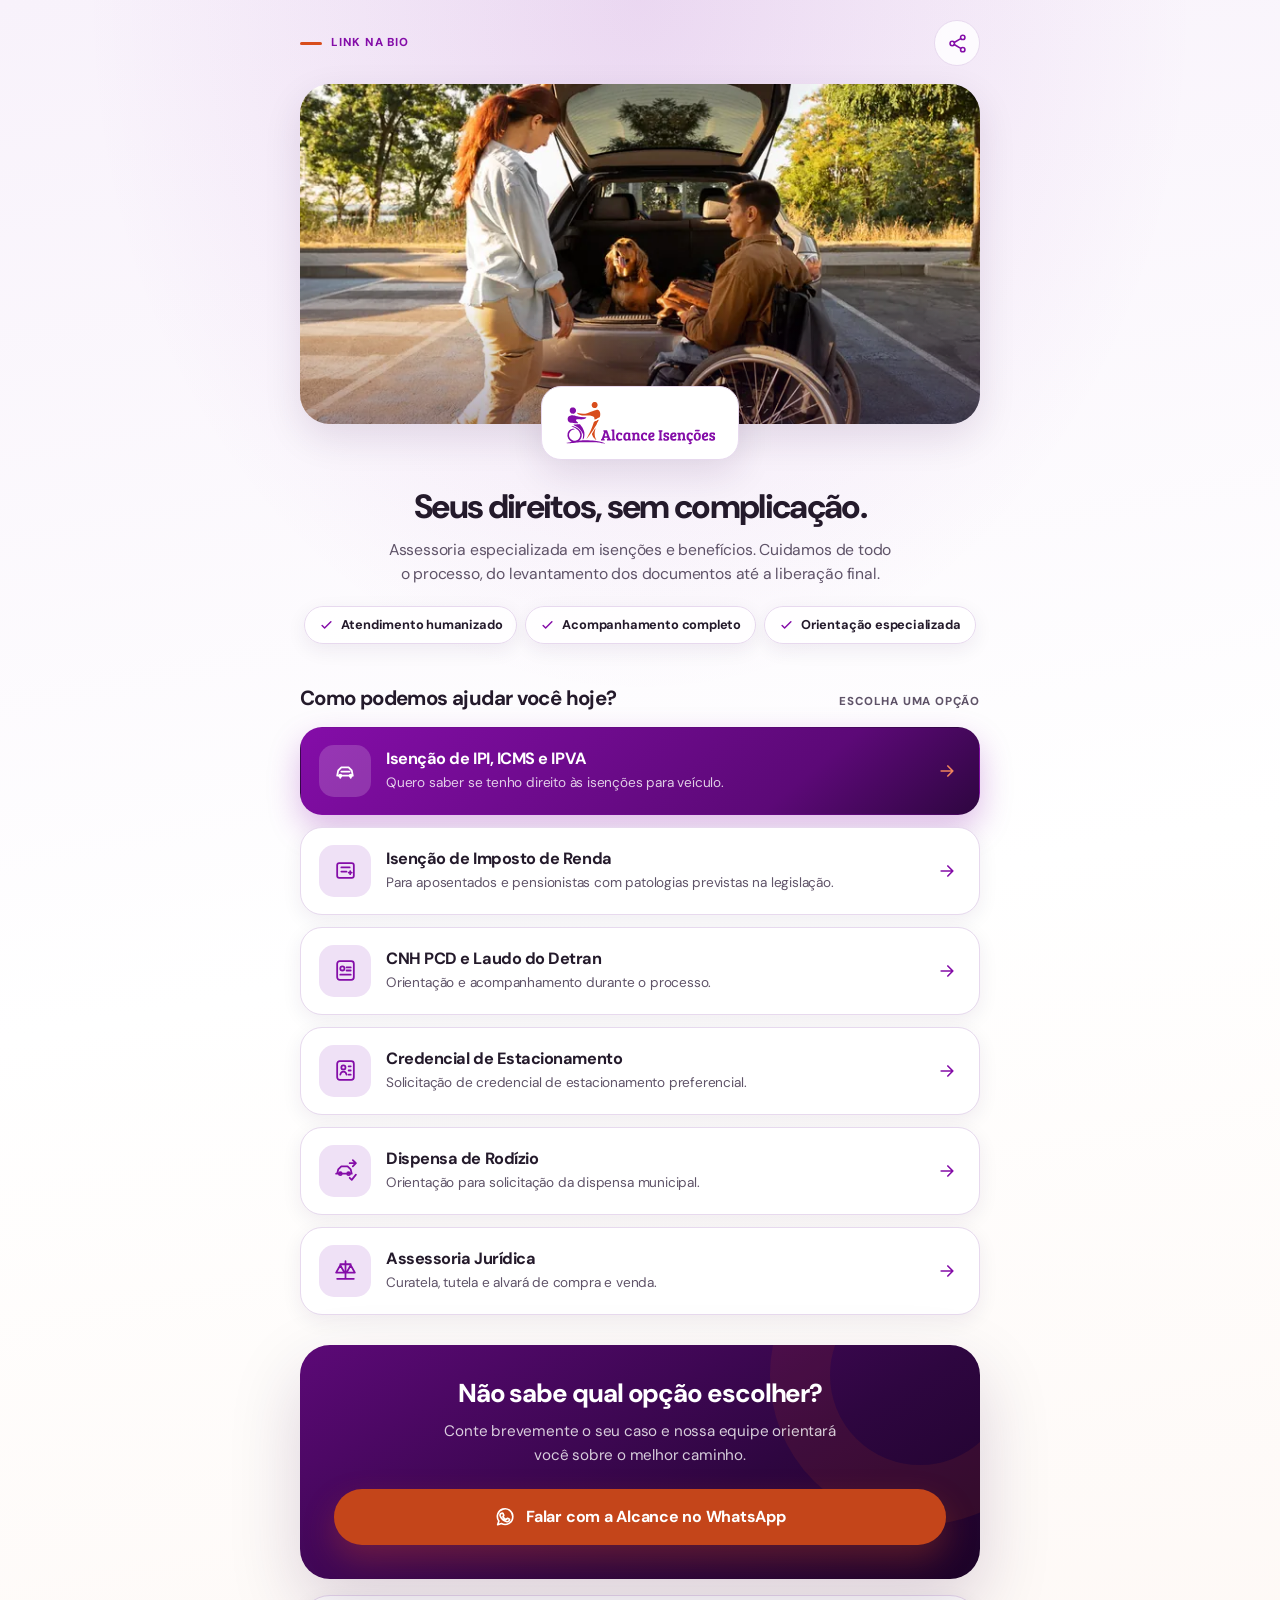
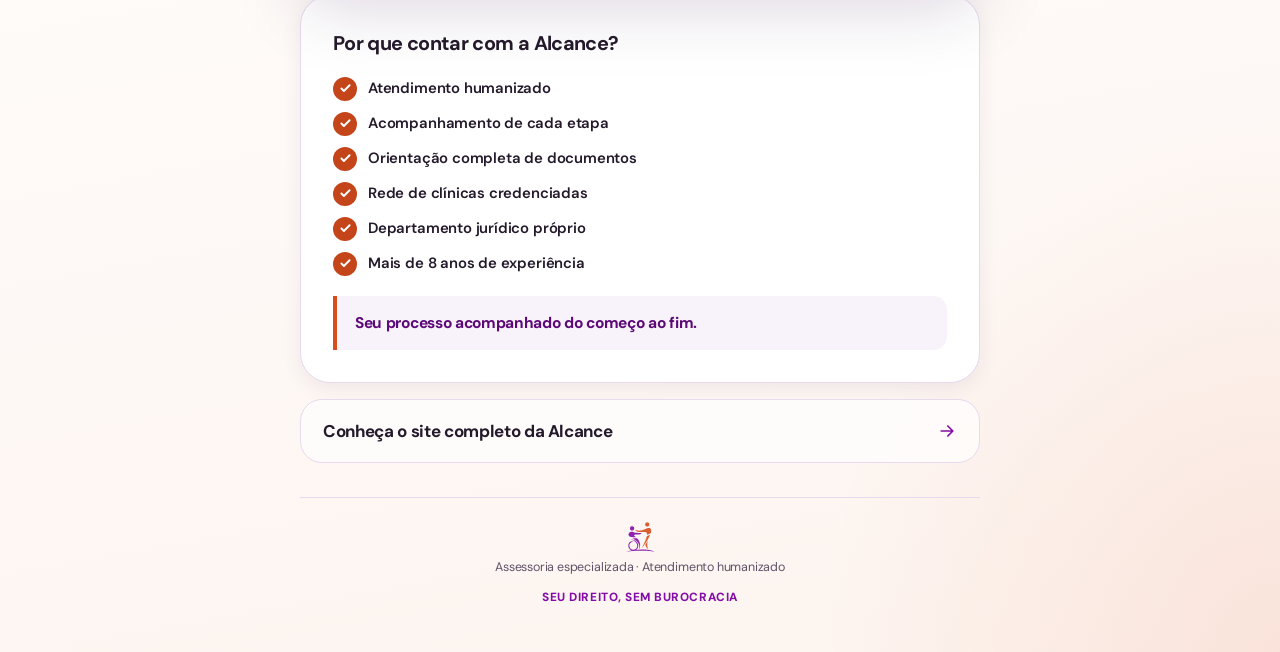
==== bio.html @ f2fff679 "Alcance" ====
<!DOCTYPE html>
<html lang="pt-BR">
<head>
  <meta charset="UTF-8">
  <meta name="viewport" content="width=device-width, initial-scale=1.0">
  <meta name="description" content="Encontre o atendimento da Alcance Isenções ideal para o seu caso.">
  <meta name="theme-color" content="#840DA8">
  <title>Alcance Isenções | Links</title>

  <meta property="og:type" content="website">
  <meta property="og:locale" content="pt_BR">
  <meta property="og:site_name" content="Alcance Isenções">
  <meta property="og:title" content="Alcance Isenções | Seus direitos, sem complicação">
  <meta property="og:description" content="Escolha o atendimento ideal para o seu caso e fale com a nossa equipe.">
  <meta property="og:image" content="assets/logo-horizontal.png">

  <link rel="icon" href="assets/logo-simbolo.svg" type="image/svg+xml">
  <link rel="icon" href="assets/favicon-96.png" sizes="96x96" type="image/png">
  <link rel="apple-touch-icon" href="assets/logo-simbolo.png">

  <link rel="preconnect" href="https://fonts.googleapis.com">
  <link rel="preconnect" href="https://fonts.gstatic.com" crossorigin>
  <link rel="preload" as="image" href="assets/foto-passeio-capa-720.webp" imagesrcset="assets/foto-passeio-capa-720.webp 720w, assets/foto-passeio-capa-1080.webp 1080w, assets/foto-passeio-capa-1400.webp 1400w" imagesizes="(min-width: 712px) 680px, calc(100vw - 32px)" fetchpriority="high">
  <link rel="stylesheet" href="https://fonts.googleapis.com/css2?family=DM+Sans:opsz,wght@9..40,400..900&display=swap">

  <style>
    /* ==========================================================================
       Mesmos tokens do site: cores tiradas dos arquivos originais da logo
       roxo #840DA8   laranja #D84D1C
       ========================================================================== */
    :root {
      --roxo: #840da8;
      --roxo-vivo: #a12ec4;
      --roxo-escuro: #5c0977;
      --roxo-profundo: #2e0640;
      --roxo-tinta: #1c0327;

      --laranja: #d84d1c;
      --laranja-acao: #c4451a;
      --laranja-claro: #f0855c;

      --tinta: #241a2b;
      --tinta-suave: #5f5368;
      --papel: #ffffff;
      --lavanda: #f8f2fb;
      --lavanda-2: #efe1f6;
      --areia: #fdf4ef;
      --linha: #e7d9ee;

      --sombra-sm: 0 6px 20px rgba(46, 6, 64, .07);
      --sombra-md: 0 14px 38px rgba(46, 6, 64, .11);
      --sombra-lg: 0 28px 70px rgba(46, 6, 64, .17);
      --sombra-roxa: 0 14px 32px rgba(132, 13, 168, .28);
      --sombra-laranja: 0 14px 32px rgba(216, 77, 28, .3);

      --raio-sm: 14px;
      --raio-md: 22px;
      --raio-lg: 30px;

      --max: 680px;
      --easing: cubic-bezier(.22, .61, .36, 1);
    }

    *, *::before, *::after { box-sizing: border-box; margin: 0; padding: 0; }

    html { -webkit-text-size-adjust: 100%; }

    body {
      min-height: 100dvh;
      color: var(--tinta);
      background:
        radial-gradient(70% 50% at 50% 0, rgba(132, 13, 168, .12), transparent 62%),
        radial-gradient(60% 40% at 100% 100%, rgba(216, 77, 28, .1), transparent 60%),
        linear-gradient(170deg, var(--lavanda) 0%, #fff 42%, var(--areia) 100%);
      /* 17px de base: o público inclui pessoas idosas e com baixa visão */
      font: 400 17px/1.55 "DM Sans", ui-sans-serif, system-ui, -apple-system, "Segoe UI", sans-serif;
      letter-spacing: -.011em;
      -webkit-font-smoothing: antialiased;
    }

    a { color: inherit; text-decoration: none; }
    button { font: inherit; color: inherit; cursor: pointer; }
    button, a { -webkit-tap-highlight-color: transparent; }
    img, svg { display: block; max-width: 100%; }
    ul { list-style: none; }

    ::selection { color: #fff; background: var(--roxo); }

    :focus-visible {
      outline: 3px solid var(--roxo);
      outline-offset: 3px;
      border-radius: 6px;
    }

    .sr-only {
      position: absolute;
      width: 1px; height: 1px;
      overflow: hidden;
      clip-path: inset(50%);
      white-space: nowrap;
    }

    .page-shell {
      width: min(calc(100% - 32px), var(--max));
      margin-inline: auto;
      padding: 20px 0 46px;
    }

    /* ---------- topo ---------- */
    .topbar {
      display: flex;
      align-items: center;
      justify-content: space-between;
      gap: 16px;
      margin-bottom: 18px;
    }

    .selo-topo {
      display: inline-flex;
      align-items: center;
      gap: 9px;
      color: var(--roxo);
      font-size: .72rem;
      font-weight: 800;
      letter-spacing: .07em;
      text-transform: uppercase;
    }

    .selo-topo::before {
      width: 22px; height: 3px;
      border-radius: 99px;
      background: var(--laranja);
      content: "";
    }

    .share-button {
      display: grid;
      width: 46px; height: 46px;
      place-items: center;
      border: 1px solid var(--linha);
      border-radius: 50%;
      color: var(--roxo);
      background: rgba(255, 255, 255, .8);
      backdrop-filter: blur(8px);
      transition: transform .25s var(--easing), background-color .25s var(--easing), border-color .25s var(--easing);
    }
    .share-button:hover { border-color: var(--roxo); background: var(--lavanda); transform: translateY(-2px); }
    .share-button svg { width: 21px; height: 21px; }

    /* ---------- capa + marca ---------- */
    .capa {
      position: relative;
      overflow: hidden;
      aspect-ratio: 2 / 1;
      border-radius: var(--raio-lg);
      background: var(--lavanda-2);
      box-shadow: var(--sombra-md);
    }
    .capa img { width: 100%; height: 100%; object-fit: cover; }

    /* leve escurecimento no pé para o cartão da logo assentar sobre a foto */
    .capa::after {
      position: absolute;
      right: 0; bottom: 0; left: 0;
      height: 38%;
      background: linear-gradient(to top, rgba(28, 3, 39, .34), transparent);
      content: "";
      pointer-events: none;
    }

    .perfil {
      position: relative;
      z-index: 1;
      margin-top: -38px;
      text-align: center;
    }

    /* a logo é colorida, então vem sobre um cartão claro para manter a leitura */
    .marca-chip {
      display: inline-block;
      padding: 14px 22px;
      border: 1px solid var(--linha);
      border-radius: 20px;
      background: #fff;
      box-shadow: var(--sombra-md);
    }
    .marca-chip img { width: auto; height: 44px; }

    .perfil h1 {
      margin-top: 22px;
      font-size: clamp(1.7rem, 6.6vw, 2.1rem);
      font-weight: 800;
      letter-spacing: -.05em;
      line-height: 1.08;
    }

    .perfil p {
      max-width: 46ch;
      margin: 12px auto 0;
      color: var(--tinta-suave);
      font-size: .98rem;
      line-height: 1.55;
    }

    .selos {
      display: flex;
      flex-wrap: wrap;
      justify-content: center;
      gap: 8px;
      margin-top: 20px;
    }

    .selo {
      display: inline-flex;
      align-items: center;
      gap: 7px;
      padding: 8px 14px;
      border: 1px solid var(--linha);
      border-radius: 999px;
      background: rgba(255, 255, 255, .82);
      box-shadow: var(--sombra-sm);
      font-size: .8rem;
      font-weight: 700;
    }

    .selo svg { width: 15px; height: 15px; color: var(--roxo); }

    /* ---------- títulos de bloco ---------- */
    .intro {
      display: flex;
      align-items: baseline;
      justify-content: space-between;
      gap: 18px;
      margin: 42px 0 16px;
    }

    .intro h2 {
      font-size: 1.28rem;
      font-weight: 700;
      letter-spacing: -.03em;
      line-height: 1.2;
    }

    .intro span {
      flex: 0 0 auto;
      color: var(--tinta-suave);
      font-size: .72rem;
      font-weight: 800;
      letter-spacing: .07em;
      text-transform: uppercase;
    }

    /* ---------- lista de serviços ---------- */
    .servicos { display: grid; gap: 12px; }

    .servico-link {
      position: relative;
      display: grid;
      align-items: center;
      grid-template-columns: 52px minmax(0, 1fr) 24px;
      gap: 15px;
      overflow: hidden;
      padding: 17px 18px;
      border: 1px solid var(--linha);
      border-radius: var(--raio-md);
      background: var(--papel);
      box-shadow: var(--sombra-sm);
      transition: transform .25s var(--easing), box-shadow .25s var(--easing), border-color .25s var(--easing);
    }

    .servico-link::after {
      position: absolute;
      top: 0; bottom: 0; left: 0;
      width: 4px;
      background: linear-gradient(180deg, var(--roxo), var(--laranja));
      content: "";
      transform: scaleY(0);
      transform-origin: 50% 0;
      transition: transform .3s var(--easing);
    }

    .servico-link:hover {
      border-color: rgba(132, 13, 168, .3);
      box-shadow: var(--sombra-md);
      transform: translateY(-3px);
    }
    .servico-link:hover::after { transform: scaleY(1); }

    .servico-icone {
      display: grid;
      width: 52px; height: 52px;
      place-items: center;
      border-radius: 15px;
      color: var(--roxo);
      background: var(--lavanda-2);
      transition: transform .25s var(--easing);
    }
    .servico-link:hover .servico-icone { transform: rotate(-4deg); }
    .servico-icone svg { width: 25px; height: 25px; }

    .servico-copy h3 {
      font-size: 1.02rem;
      font-weight: 700;
      letter-spacing: -.028em;
      line-height: 1.25;
    }

    .servico-copy p {
      margin-top: 3px;
      color: var(--tinta-suave);
      font-size: .85rem;
      line-height: 1.45;
    }

    .seta { color: var(--roxo); transition: transform .25s var(--easing); }
    .seta svg { width: 20px; height: 20px; }
    .servico-link:hover .seta { transform: translateX(4px); }

    /* primeiro item: o carro-chefe, em roxo cheio */
    .servico-link--destaque {
      color: #fff;
      border-color: transparent;
      background: linear-gradient(140deg, var(--roxo) 0%, var(--roxo-escuro) 72%, var(--roxo-profundo) 100%);
      box-shadow: var(--sombra-roxa);
    }
    .servico-link--destaque:hover { border-color: transparent; box-shadow: 0 18px 40px rgba(132, 13, 168, .36); }
    .servico-link--destaque::after { background: var(--laranja-claro); }
    .servico-link--destaque .servico-icone { color: #fff; background: rgba(255, 255, 255, .17); }
    .servico-link--destaque .servico-copy p { color: rgba(255, 255, 255, .8); }
    .servico-link--destaque .seta { color: var(--laranja-claro); }

    /* ---------- cartão de ajuda ---------- */
    .cartao-ajuda {
      position: relative;
      overflow: hidden;
      margin-top: 30px;
      padding: clamp(26px, 6vw, 34px);
      border-radius: var(--raio-lg);
      color: #fff;
      background: linear-gradient(150deg, var(--roxo-escuro) 0%, var(--roxo-profundo) 62%, var(--roxo-tinta) 100%);
      box-shadow: var(--sombra-lg);
      text-align: center;
    }

    .cartao-ajuda::before {
      position: absolute;
      top: -120px; right: -90px;
      width: 300px; height: 300px;
      border: 60px solid rgba(216, 77, 28, .1);
      border-radius: 50%;
      content: "";
      pointer-events: none;
    }

    .cartao-ajuda > * { position: relative; z-index: 1; }

    .cartao-ajuda h2 {
      font-size: clamp(1.35rem, 5.4vw, 1.62rem);
      font-weight: 800;
      letter-spacing: -.042em;
      line-height: 1.12;
    }

    .cartao-ajuda p {
      max-width: 40ch;
      margin: 12px auto 22px;
      color: rgba(255, 255, 255, .8);
      font-size: .95rem;
      line-height: 1.55;
    }

    .cta-whatsapp {
      display: inline-flex;
      width: 100%;
      min-height: 56px;
      align-items: center;
      justify-content: center;
      gap: 10px;
      padding: 15px 24px;
      border-radius: 999px;
      color: #fff;
      background: var(--laranja-acao);
      box-shadow: var(--sombra-laranja);
      font-size: 1rem;
      font-weight: 700;
      letter-spacing: -.015em;
      transition: transform .25s var(--easing), background-color .25s var(--easing), box-shadow .25s var(--easing);
    }
    .cta-whatsapp:hover { background: var(--laranja); box-shadow: 0 18px 40px rgba(216, 77, 28, .38); transform: translateY(-3px); }
    .cta-whatsapp svg { width: 22px; height: 22px; flex: 0 0 auto; }

    /* ---------- cartão de confiança ---------- */
    .cartao-confianca {
      margin-top: 16px;
      padding: clamp(24px, 5.5vw, 32px);
      border: 1px solid var(--linha);
      border-radius: var(--raio-lg);
      background: var(--papel);
      box-shadow: var(--sombra-sm);
    }

    .cartao-confianca h2 {
      margin-bottom: 18px;
      font-size: 1.24rem;
      font-weight: 700;
      letter-spacing: -.032em;
    }

    .lista-confianca { display: grid; gap: 11px; }

    .lista-confianca li {
      display: flex;
      align-items: center;
      gap: 11px;
      font-size: .93rem;
      font-weight: 600;
    }

    .check {
      display: grid;
      width: 24px; height: 24px;
      flex: 0 0 auto;
      place-items: center;
      border-radius: 50%;
      color: #fff;
      background: var(--laranja-acao);
    }
    .check svg { width: 13px; height: 13px; }

    .frase-confianca {
      margin-top: 20px;
      padding: 15px 18px;
      border-left: 4px solid var(--laranja);
      border-radius: 0 14px 14px 0;
      color: var(--roxo-escuro);
      background: var(--lavanda);
      font-size: .97rem;
      font-weight: 700;
      letter-spacing: -.02em;
    }

    /* ---------- link para o site ---------- */
    .link-site {
      display: flex;
      align-items: center;
      justify-content: space-between;
      gap: 16px;
      margin-top: 16px;
      padding: 18px 22px;
      border: 1px solid var(--linha);
      border-radius: var(--raio-md);
      background: rgba(255, 255, 255, .7);
      font-weight: 700;
      letter-spacing: -.02em;
      transition: transform .25s var(--easing), border-color .25s var(--easing), background-color .25s var(--easing);
    }
    .link-site:hover { border-color: var(--roxo); background: #fff; transform: translateY(-2px); }
    .link-site svg { width: 20px; height: 20px; flex: 0 0 auto; color: var(--roxo); transition: transform .25s var(--easing); }
    .link-site:hover svg { transform: translateX(4px); }

    /* ---------- rodapé ---------- */
    footer {
      display: grid;
      justify-items: center;
      gap: 6px;
      margin-top: 34px;
      padding-top: 24px;
      border-top: 1px solid var(--linha);
      color: var(--tinta-suave);
      text-align: center;
    }

    footer img { width: auto; height: 30px; opacity: .9; }
    footer span { font-size: .78rem; }
    footer .assinatura { margin-top: 4px; color: var(--roxo); font-size: .74rem; font-weight: 800; letter-spacing: .045em; text-transform: uppercase; }

    /* ---------- aviso ---------- */
    .toast {
      position: fixed;
      z-index: 50;
      bottom: 20px; left: 50%;
      width: max-content;
      max-width: calc(100% - 32px);
      padding: 13px 20px;
      border-radius: 999px;
      color: #fff;
      background: var(--roxo-profundo);
      box-shadow: var(--sombra-lg);
      font-size: .86rem;
      font-weight: 600;
      opacity: 0;
      pointer-events: none;
      transform: translate(-50%, 14px);
      transition: opacity .25s var(--easing), transform .25s var(--easing);
    }
    .toast.is-visible { opacity: 1; transform: translate(-50%, 0); }

    @media (max-width: 420px) {
      .servico-link { grid-template-columns: 46px minmax(0, 1fr) 20px; gap: 12px; padding: 15px 15px; }
      .servico-icone { width: 46px; height: 46px; border-radius: 13px; }
      .servico-icone svg { width: 22px; height: 22px; }
      .marca-chip { padding: 12px 18px; }
      .marca-chip img { height: 38px; }
      .intro { display: block; }
      .intro span { display: block; margin-top: 6px; }
    }

    @media (prefers-reduced-motion: reduce) {
      *, *::before, *::after {
        transition-duration: .01ms !important;
        animation-duration: .01ms !important;
      }
    }
  </style>
</head>

<body>
  <main class="page-shell">
    <header class="topbar">
      <span class="selo-topo">Link na bio</span>
      <button class="share-button" type="button" aria-label="Compartilhar esta página">
        <svg viewBox="0 0 24 24" fill="none" stroke="currentColor" stroke-width="1.8" stroke-linecap="round" stroke-linejoin="round" aria-hidden="true"><circle cx="18" cy="5" r="2.5"/><circle cx="6" cy="12" r="2.5"/><circle cx="18" cy="19" r="2.5"/><path d="m8.2 10.8 7.5-4.4M8.2 13.2l7.5 4.4"/></svg>
      </button>
    </header>

    <div class="capa">
      <img src="assets/foto-passeio-capa-720.webp"
           srcset="assets/foto-passeio-capa-720.webp 720w, assets/foto-passeio-capa-1080.webp 1080w, assets/foto-passeio-capa-1400.webp 1400w"
           sizes="(min-width: 712px) 680px, calc(100vw - 32px)"
           alt="Homem em cadeira de rodas e mulher guardando uma bolsa no porta-malas do carro, com um cachorro sentado no bagageiro, ao fim de tarde"
           width="720" height="360" fetchpriority="high" decoding="async">
    </div>

    <section class="perfil" aria-labelledby="page-title">
      <span class="marca-chip">
        <img src="assets/logo-marca.svg" alt="Alcance Isenções" width="1374" height="398" decoding="async">
      </span>

      <h1 id="page-title">Seus direitos, sem complicação.</h1>
      <p>Assessoria especializada em isenções e benefícios. Cuidamos de todo o processo, do levantamento dos documentos até a liberação final.</p>

      <div class="selos" aria-label="Diferenciais do atendimento">
        <span class="selo"><svg viewBox="0 0 24 24" fill="none" stroke="currentColor" stroke-width="2.4" stroke-linecap="round" stroke-linejoin="round" aria-hidden="true"><path d="m5 12 4 4 10-10"/></svg>Atendimento humanizado</span>
        <span class="selo"><svg viewBox="0 0 24 24" fill="none" stroke="currentColor" stroke-width="2.4" stroke-linecap="round" stroke-linejoin="round" aria-hidden="true"><path d="m5 12 4 4 10-10"/></svg>Acompanhamento completo</span>
        <span class="selo"><svg viewBox="0 0 24 24" fill="none" stroke="currentColor" stroke-width="2.4" stroke-linecap="round" stroke-linejoin="round" aria-hidden="true"><path d="m5 12 4 4 10-10"/></svg>Orientação especializada</span>
      </div>
    </section>

    <section aria-labelledby="services-title">
      <header class="intro">
        <h2 id="services-title">Como podemos ajudar você hoje?</h2>
        <span>Escolha uma opção</span>
      </header>

      <ul class="servicos">
        <li>
          <a class="servico-link servico-link--destaque js-whatsapp" href="#" data-topic="isenções de IPI, ICMS e IPVA">
            <span class="servico-icone" aria-hidden="true"><svg viewBox="0 0 24 24" fill="none" stroke="currentColor" stroke-width="1.7" stroke-linecap="round" stroke-linejoin="round"><path d="M5 17h14l-1-5-3-3H8l-3 3-1 5Z"/><path d="M7 17v2M17 17v2M8 13h8"/><circle cx="7" cy="17" r="1"/><circle cx="17" cy="17" r="1"/></svg></span>
            <span class="servico-copy"><h3>Isenção de IPI, ICMS e IPVA</h3><p>Quero saber se tenho direito às isenções para veículo.</p></span>
            <span class="seta" aria-hidden="true"><svg viewBox="0 0 24 24" fill="none" stroke="currentColor" stroke-width="2" stroke-linecap="round" stroke-linejoin="round"><path d="M5 12h14M13 6l6 6-6 6"/></svg></span>
          </a>
        </li>
        <li>
          <a class="servico-link js-whatsapp" href="#" data-topic="isenção de Imposto de Renda">
            <span class="servico-icone" aria-hidden="true"><svg viewBox="0 0 24 24" fill="none" stroke="currentColor" stroke-width="1.7" stroke-linecap="round" stroke-linejoin="round"><rect x="4" y="5" width="16" height="14" rx="2"/><path d="M8 9h8M8 13h5M16.5 15.5v-3M15 14h3"/></svg></span>
            <span class="servico-copy"><h3>Isenção de Imposto de Renda</h3><p>Para aposentados e pensionistas com patologias previstas na legislação.</p></span>
            <span class="seta" aria-hidden="true"><svg viewBox="0 0 24 24" fill="none" stroke="currentColor" stroke-width="2" stroke-linecap="round" stroke-linejoin="round"><path d="M5 12h14M13 6l6 6-6 6"/></svg></span>
          </a>
        </li>
        <li>
          <a class="servico-link js-whatsapp" href="#" data-topic="CNH PCD e laudo do Detran">
            <span class="servico-icone" aria-hidden="true"><svg viewBox="0 0 24 24" fill="none" stroke="currentColor" stroke-width="1.7" stroke-linecap="round" stroke-linejoin="round"><rect x="4" y="3" width="16" height="18" rx="2.5"/><circle cx="9" cy="10" r="2"/><path d="M7 16h10M13 9h4M13 12h4"/></svg></span>
            <span class="servico-copy"><h3>CNH PCD e Laudo do Detran</h3><p>Orientação e acompanhamento durante o processo.</p></span>
            <span class="seta" aria-hidden="true"><svg viewBox="0 0 24 24" fill="none" stroke="currentColor" stroke-width="2" stroke-linecap="round" stroke-linejoin="round"><path d="M5 12h14M13 6l6 6-6 6"/></svg></span>
          </a>
        </li>
        <li>
          <a class="servico-link js-whatsapp" href="#" data-topic="credencial de estacionamento preferencial">
            <span class="servico-icone" aria-hidden="true"><svg viewBox="0 0 24 24" fill="none" stroke="currentColor" stroke-width="1.7" stroke-linecap="round" stroke-linejoin="round"><rect x="4" y="3" width="16" height="18" rx="2.5"/><circle cx="10" cy="9" r="2"/><path d="M7 16c.4-2 1.4-3 3-3s2.6 1 3 3M15 8h2M15 12h2M15 16h2"/></svg></span>
            <span class="servico-copy"><h3>Credencial de Estacionamento</h3><p>Solicitação de credencial de estacionamento preferencial.</p></span>
            <span class="seta" aria-hidden="true"><svg viewBox="0 0 24 24" fill="none" stroke="currentColor" stroke-width="2" stroke-linecap="round" stroke-linejoin="round"><path d="M5 12h14M13 6l6 6-6 6"/></svg></span>
          </a>
        </li>
        <li>
          <a class="servico-link js-whatsapp" href="#" data-topic="dispensa de rodízio municipal">
            <span class="servico-icone" aria-hidden="true"><svg viewBox="0 0 24 24" fill="none" stroke="currentColor" stroke-width="1.7" stroke-linecap="round" stroke-linejoin="round"><path d="M3 15h15l-1-4-3-3H8l-3 3-1 4Z"/><circle cx="7" cy="15" r="1.4"/><circle cx="15" cy="15" r="1.4"/><path d="M16 5h5M19 2l3 3-3 3M16 19l2 2 4-5"/></svg></span>
            <span class="servico-copy"><h3>Dispensa de Rodízio</h3><p>Orientação para solicitação da dispensa municipal.</p></span>
            <span class="seta" aria-hidden="true"><svg viewBox="0 0 24 24" fill="none" stroke="currentColor" stroke-width="2" stroke-linecap="round" stroke-linejoin="round"><path d="M5 12h14M13 6l6 6-6 6"/></svg></span>
          </a>
        </li>
        <li>
          <a class="servico-link js-whatsapp" href="#" data-topic="assessoria jurídica, curatela, tutela e alvará">
            <span class="servico-icone" aria-hidden="true"><svg viewBox="0 0 24 24" fill="none" stroke="currentColor" stroke-width="1.7" stroke-linecap="round" stroke-linejoin="round"><path d="M12 3v17M7 6h10M4 20h16M7 7l-4 7h8L7 7ZM17 7l-4 7h8l-4-7Z"/></svg></span>
            <span class="servico-copy"><h3>Assessoria Jurídica</h3><p>Curatela, tutela e alvará de compra e venda.</p></span>
            <span class="seta" aria-hidden="true"><svg viewBox="0 0 24 24" fill="none" stroke="currentColor" stroke-width="2" stroke-linecap="round" stroke-linejoin="round"><path d="M5 12h14M13 6l6 6-6 6"/></svg></span>
          </a>
        </li>
      </ul>
    </section>

    <section class="cartao-ajuda" aria-labelledby="help-title">
      <h2 id="help-title">Não sabe qual opção escolher?</h2>
      <p>Conte brevemente o seu caso e nossa equipe orientará você sobre o melhor caminho.</p>
      <a class="cta-whatsapp js-whatsapp" href="#" data-topic="uma orientação inicial">
        <svg viewBox="0 0 24 24" fill="none" stroke="currentColor" stroke-width="1.8" stroke-linecap="round" stroke-linejoin="round" aria-hidden="true"><path d="M20.5 11.7a8.4 8.4 0 0 1-12.4 7.4L4 20.4l1.3-4a8.4 8.4 0 1 1 15.2-4.7Z"/><path d="M8.2 8.2c.2-.5.5-.5.8-.5h.3c.2 0 .4.1.5.4l.8 1.9c.1.3.1.5-.1.7l-.6.7c-.2.2-.1.4 0 .6.7 1.2 1.6 2.1 2.8 2.7.2.1.4.1.6-.1l.8-1c.2-.2.4-.2.7-.1l1.8.8c.3.1.4.3.4.5 0 .4-.2 1.3-.9 1.8-.7.6-1.7.7-2.7.4-1-.3-2.3-.8-3.9-2.2-1.4-1.2-2.4-2.8-2.7-3.8-.4-1-.1-2 .3-2.5.4-.4.8-.5 1.1-.5Z"/></svg>
        Falar com a Alcance no WhatsApp
      </a>
    </section>

    <section class="cartao-confianca" aria-labelledby="trust-title">
      <h2 id="trust-title">Por que contar com a Alcance?</h2>
      <ul class="lista-confianca">
        <li><span class="check" aria-hidden="true"><svg viewBox="0 0 16 16" fill="none" stroke="currentColor" stroke-width="2.4" stroke-linecap="round" stroke-linejoin="round"><path d="m3 8 3 3 7-7"/></svg></span>Atendimento humanizado</li>
        <li><span class="check" aria-hidden="true"><svg viewBox="0 0 16 16" fill="none" stroke="currentColor" stroke-width="2.4" stroke-linecap="round" stroke-linejoin="round"><path d="m3 8 3 3 7-7"/></svg></span>Acompanhamento de cada etapa</li>
        <li><span class="check" aria-hidden="true"><svg viewBox="0 0 16 16" fill="none" stroke="currentColor" stroke-width="2.4" stroke-linecap="round" stroke-linejoin="round"><path d="m3 8 3 3 7-7"/></svg></span>Orientação completa de documentos</li>
        <li><span class="check" aria-hidden="true"><svg viewBox="0 0 16 16" fill="none" stroke="currentColor" stroke-width="2.4" stroke-linecap="round" stroke-linejoin="round"><path d="m3 8 3 3 7-7"/></svg></span>Rede de clínicas credenciadas</li>
        <li><span class="check" aria-hidden="true"><svg viewBox="0 0 16 16" fill="none" stroke="currentColor" stroke-width="2.4" stroke-linecap="round" stroke-linejoin="round"><path d="m3 8 3 3 7-7"/></svg></span>Departamento jurídico próprio</li>
        <li><span class="check" aria-hidden="true"><svg viewBox="0 0 16 16" fill="none" stroke="currentColor" stroke-width="2.4" stroke-linecap="round" stroke-linejoin="round"><path d="m3 8 3 3 7-7"/></svg></span>Mais de 8 anos de experiência</li>
      </ul>
      <p class="frase-confianca">Seu processo acompanhado do começo ao fim.</p>
    </section>

    <a class="link-site" href="index-v2.html">
      <span>Conheça o site completo da Alcance</span>
      <svg viewBox="0 0 24 24" fill="none" stroke="currentColor" stroke-width="2" stroke-linecap="round" stroke-linejoin="round" aria-hidden="true"><path d="M5 12h14M13 6l6 6-6 6"/></svg>
    </a>

    <footer>
      <img src="assets/logo-simbolo.svg" alt="" width="644" height="631" loading="lazy" decoding="async" aria-hidden="true">
      <span>Assessoria especializada · Atendimento humanizado</span>
      <span class="assinatura">Seu direito, sem burocracia</span>
    </footer>
  </main>

  <div class="toast" role="status" aria-live="polite"></div>

  <script>
    // Insira o número oficial com DDI + DDD, somente dígitos. Ex.: 5511999999999
    const WHATSAPP_NUMERO = "";

    document.querySelectorAll(".js-whatsapp").forEach((link) => {
      const assunto = link.dataset.topic || "meu caso";
      const mensagem = `Olá! Vim pelo link da bio da Alcance Isenções e gostaria de falar sobre ${assunto}.`;

      if (WHATSAPP_NUMERO) {
        link.href = `https://wa.me/${WHATSAPP_NUMERO}?text=${encodeURIComponent(mensagem)}`;
        link.target = "_blank";
        link.rel = "noopener noreferrer";
      } else {
        link.addEventListener("click", (evento) => {
          evento.preventDefault();
          mostrarAviso("Configure o número oficial do WhatsApp antes de publicar.");
        });
      }
    });

    document.querySelector(".share-button").addEventListener("click", async () => {
      const dados = {
        title: "Alcance Isenções",
        text: "Seus direitos, sem complicação.",
        url: window.location.href
      };

      try {
        if (navigator.share) {
          await navigator.share(dados);
        } else if (navigator.clipboard) {
          await navigator.clipboard.writeText(window.location.href);
          mostrarAviso("Link copiado.");
        } else {
          mostrarAviso("Copie o endereço desta página para compartilhar.");
        }
      } catch (erro) {
        if (erro.name !== "AbortError") mostrarAviso("Não foi possível compartilhar agora.");
      }
    });

    let temporizador;
    function mostrarAviso(mensagem) {
      const aviso = document.querySelector(".toast");
      aviso.textContent = mensagem;
      aviso.classList.add("is-visible");
      window.clearTimeout(temporizador);
      temporizador = window.setTimeout(() => aviso.classList.remove("is-visible"), 3200);
    }
  </script>
</body>
</html>
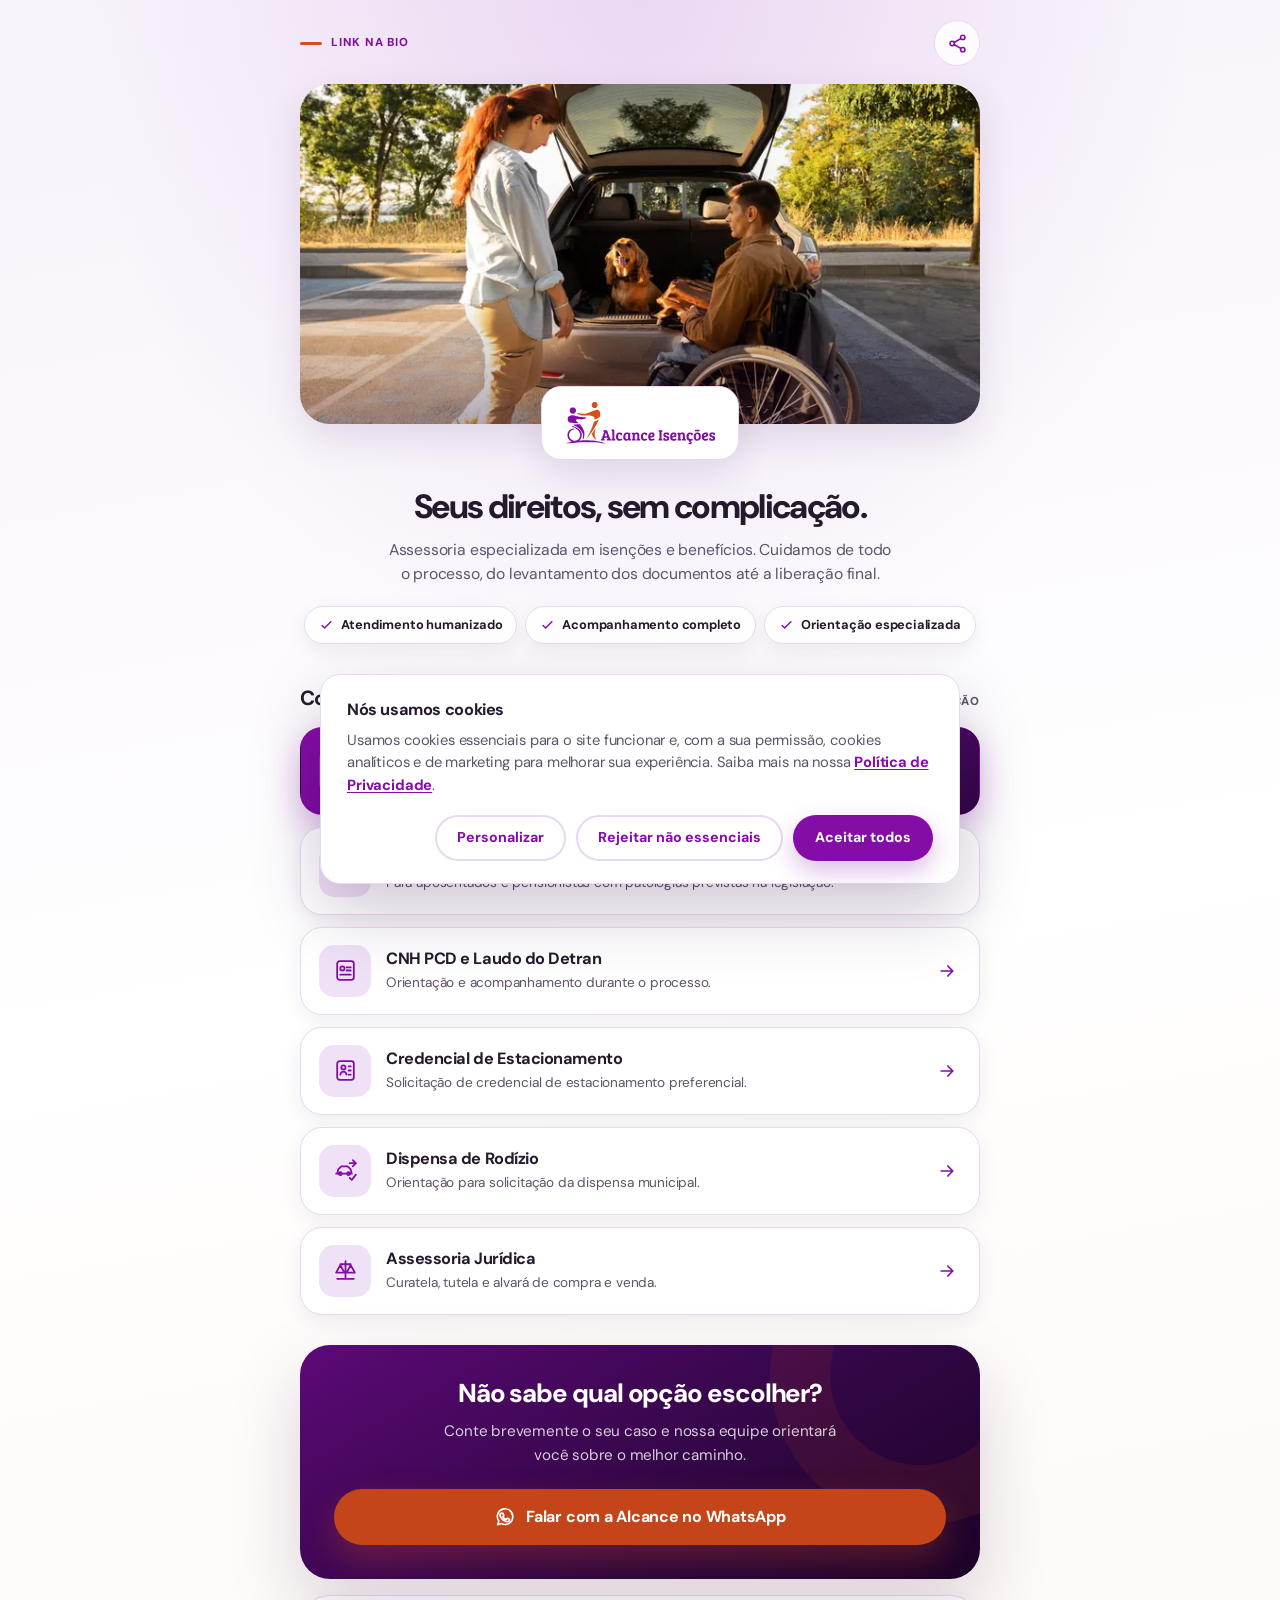
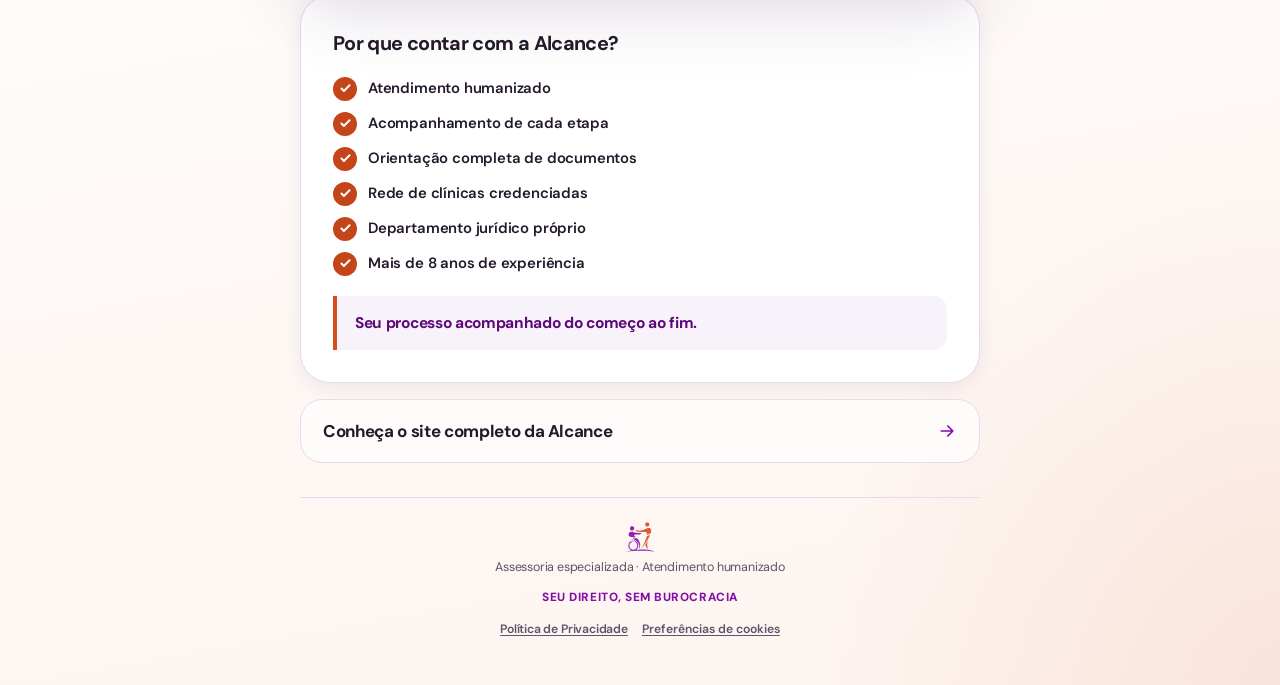
==== commit d9f7488d: "Ajuste de Icone" ====
--- a/bio.html
+++ b/bio.html
@@ -3,25 +3,53 @@
 <head>
   <meta charset="UTF-8">
   <meta name="viewport" content="width=device-width, initial-scale=1.0">
-  <meta name="description" content="Encontre o atendimento da Alcance Isenções ideal para o seu caso.">
+  <meta name="description" content="Escolha o atendimento ideal para o seu caso e fale com a equipe da Alcance Isenções: IPI, ICMS, IPVA, Imposto de Renda, CNH PCD e mais.">
+  <meta name="robots" content="index, follow, max-image-preview:large, max-snippet:-1, max-video-preview:-1">
   <meta name="theme-color" content="#840DA8">
-  <title>Alcance Isenções | Links</title>
+  <title>Alcance Isenções | Fale com a nossa equipe</title>
+  <link rel="canonical" href="https://alcanceisencoes.com.br/bio.html">
 
   <meta property="og:type" content="website">
   <meta property="og:locale" content="pt_BR">
+  <meta property="og:url" content="https://alcanceisencoes.com.br/bio.html">
   <meta property="og:site_name" content="Alcance Isenções">
   <meta property="og:title" content="Alcance Isenções | Seus direitos, sem complicação">
   <meta property="og:description" content="Escolha o atendimento ideal para o seu caso e fale com a nossa equipe.">
-  <meta property="og:image" content="assets/logo-horizontal.png">
+  <meta property="og:image" content="https://alcanceisencoes.com.br/assets/og-image.jpg">
+  <meta property="og:image:secure_url" content="https://alcanceisencoes.com.br/assets/og-image.jpg">
+  <meta property="og:image:type" content="image/jpeg">
+  <meta property="og:image:width" content="1200">
+  <meta property="og:image:height" content="630">
+  <meta property="og:image:alt" content="Homem em cadeira de rodas ao lado do carro 0km, acompanhado de uma mulher e de seu cachorro">
+
+  <meta name="twitter:card" content="summary_large_image">
+  <meta name="twitter:title" content="Alcance Isenções | Seus direitos, sem complicação">
+  <meta name="twitter:description" content="Escolha o atendimento ideal para o seu caso e fale com a nossa equipe.">
+  <meta name="twitter:image" content="https://alcanceisencoes.com.br/assets/og-image.jpg">
+  <meta name="twitter:image:alt" content="Homem em cadeira de rodas ao lado do carro 0km, acompanhado de uma mulher e de seu cachorro">
 
   <link rel="icon" href="assets/logo-simbolo.svg" type="image/svg+xml">
   <link rel="icon" href="assets/favicon-96.png" sizes="96x96" type="image/png">
   <link rel="apple-touch-icon" href="assets/logo-simbolo.png">
+
+  <script type="application/ld+json">
+  {
+    "@context": "https://schema.org",
+    "@type": "WebPage",
+    "name": "Alcance Isenções | Fale com a nossa equipe",
+    "url": "https://alcanceisencoes.com.br/bio.html",
+    "description": "Escolha o atendimento ideal para o seu caso e fale com a equipe da Alcance Isenções: IPI, ICMS, IPVA, Imposto de Renda, CNH PCD e mais.",
+    "isPartOf": {
+      "@id": "https://alcanceisencoes.com.br/#organizacao"
+    }
+  }
+  </script>
 
   <link rel="preconnect" href="https://fonts.googleapis.com">
   <link rel="preconnect" href="https://fonts.gstatic.com" crossorigin>
   <link rel="preload" as="image" href="assets/foto-passeio-capa-720.webp" imagesrcset="assets/foto-passeio-capa-720.webp 720w, assets/foto-passeio-capa-1080.webp 1080w, assets/foto-passeio-capa-1400.webp 1400w" imagesizes="(min-width: 712px) 680px, calc(100vw - 32px)" fetchpriority="high">
   <link rel="stylesheet" href="https://fonts.googleapis.com/css2?family=DM+Sans:opsz,wght@9..40,400..900&display=swap">
+  <link rel="stylesheet" href="assets/cookie-consent.css">
 
   <style>
     /* ==========================================================================
@@ -473,6 +501,29 @@
     footer img { width: auto; height: 30px; opacity: .9; }
     footer span { font-size: .78rem; }
     footer .assinatura { margin-top: 4px; color: var(--roxo); font-size: .74rem; font-weight: 800; letter-spacing: .045em; text-transform: uppercase; }
+
+    .footer-legal {
+      display: flex;
+      flex-wrap: wrap;
+      justify-content: center;
+      gap: 4px 14px;
+      margin-top: 8px;
+      font-size: .76rem;
+    }
+    .footer-legal a { color: var(--tinta-suave); font-weight: 600; text-decoration: underline; text-underline-offset: 2px; }
+    .footer-legal a:hover { color: var(--roxo); }
+    .footer-legal button.link-cookies {
+      color: var(--tinta-suave);
+      font: inherit;
+      font-weight: 600;
+      font-size: .76rem;
+      text-decoration: underline;
+      text-underline-offset: 2px;
+      background: none;
+      border: 0;
+      cursor: pointer;
+    }
+    .footer-legal button.link-cookies:hover { color: var(--roxo); }
 
     /* ---------- aviso ---------- */
     .toast {
@@ -620,7 +671,7 @@
       <p class="frase-confianca">Seu processo acompanhado do começo ao fim.</p>
     </section>
 
-    <a class="link-site" href="index-v2.html">
+    <a class="link-site" href="index.html">
       <span>Conheça o site completo da Alcance</span>
       <svg viewBox="0 0 24 24" fill="none" stroke="currentColor" stroke-width="2" stroke-linecap="round" stroke-linejoin="round" aria-hidden="true"><path d="M5 12h14M13 6l6 6-6 6"/></svg>
     </a>
@@ -629,14 +680,18 @@
       <img src="assets/logo-simbolo.svg" alt="" width="644" height="631" loading="lazy" decoding="async" aria-hidden="true">
       <span>Assessoria especializada · Atendimento humanizado</span>
       <span class="assinatura">Seu direito, sem burocracia</span>
+      <div class="footer-legal">
+        <a href="privacidade.html">Política de Privacidade</a>
+        <button type="button" class="link-cookies" id="link-preferencias-rodape">Preferências de cookies</button>
+      </div>
     </footer>
   </main>
 
   <div class="toast" role="status" aria-live="polite"></div>
 
+  <script src="assets/cookie-consent.js" defer></script>
   <script>
-    // Insira o número oficial com DDI + DDD, somente dígitos. Ex.: 5511999999999
-    const WHATSAPP_NUMERO = "";
+    const WHATSAPP_NUMERO = "5512982103824";
 
     document.querySelectorAll(".js-whatsapp").forEach((link) => {
       const assunto = link.dataset.topic || "meu caso";
@@ -675,6 +730,15 @@
       }
     });
 
+    const linkPreferenciasCookies = document.getElementById("link-preferencias-rodape");
+    if (linkPreferenciasCookies) {
+      linkPreferenciasCookies.addEventListener("click", () => {
+        if (typeof window.AlcancePreferenciasCookies === "function") {
+          window.AlcancePreferenciasCookies();
+        }
+      });
+    }
+
     let temporizador;
     function mostrarAviso(mensagem) {
       const aviso = document.querySelector(".toast");
--- a/assets/cookie-consent.css
+++ b/assets/cookie-consent.css
@@ -0,0 +1,276 @@
+/* ==========================================================================
+   BANNER DE COOKIES + PAINEL DE PREFERÊNCIAS
+   Compartilhado entre todas as páginas do site. Usa os tokens de cor já
+   definidos no :root de cada página (roxo/laranja da marca), com fallback
+   para o caso de ser carregado numa página que ainda não os declarou.
+   ========================================================================== */
+
+.cookie-banner {
+  position: fixed;
+  z-index: 300;
+  right: 16px;
+  bottom: 16px;
+  left: 16px;
+  display: flex;
+  flex-direction: column;
+  gap: 18px;
+  max-width: 640px;
+  margin-inline: auto;
+  padding: 22px 26px;
+  border: 1px solid var(--linha, #e7d9ee);
+  border-radius: 20px;
+  background: #fff;
+  box-shadow: 0 28px 70px rgba(46, 6, 64, .22);
+  font: 400 15px/1.55 "DM Sans", ui-sans-serif, system-ui, -apple-system, "Segoe UI", sans-serif;
+  letter-spacing: -.011em;
+  color: var(--tinta, #241a2b);
+  opacity: 0;
+  transform: translateY(24px);
+  transition: opacity .3s cubic-bezier(.22, .61, .36, 1), transform .3s cubic-bezier(.22, .61, .36, 1), visibility 0s linear .3s;
+  visibility: hidden;
+}
+
+.cookie-banner.is-visible {
+  opacity: 1;
+  transform: translateY(0);
+  visibility: visible;
+  transition: opacity .3s cubic-bezier(.22, .61, .36, 1), transform .3s cubic-bezier(.22, .61, .36, 1);
+}
+
+.cookie-banner-texto { min-width: 0; }
+
+.cookie-banner-texto strong {
+  display: block;
+  margin-bottom: 6px;
+  font-size: 1.02rem;
+  font-weight: 700;
+  letter-spacing: -.024em;
+}
+
+.cookie-banner-texto p { color: var(--tinta-suave, #5f5368); font-size: .92rem; }
+
+.cookie-banner-texto a {
+  color: var(--roxo, #840da8);
+  font-weight: 700;
+  text-decoration: underline;
+  text-underline-offset: 2px;
+}
+
+.cookie-banner-acoes {
+  display: flex;
+  flex-wrap: wrap;
+  align-items: center;
+  justify-content: flex-end;
+  gap: 10px;
+}
+
+.cookie-btn {
+  display: inline-flex;
+  min-height: 46px;
+  align-items: center;
+  justify-content: center;
+  padding: 12px 20px;
+  border: 2px solid transparent;
+  border-radius: 999px;
+  cursor: pointer;
+  font-size: .89rem;
+  font-weight: 700;
+  line-height: 1.2;
+  white-space: nowrap;
+  transition: transform .2s cubic-bezier(.22, .61, .36, 1), box-shadow .2s cubic-bezier(.22, .61, .36, 1),
+              background-color .2s cubic-bezier(.22, .61, .36, 1), border-color .2s cubic-bezier(.22, .61, .36, 1);
+}
+.cookie-btn:hover { transform: translateY(-2px); }
+
+.cookie-btn--contorno { color: var(--roxo, #840da8); border-color: var(--linha, #e7d9ee); background: #fff; }
+.cookie-btn--contorno:hover { border-color: var(--roxo, #840da8); background: var(--lavanda, #f8f2fb); }
+
+.cookie-btn--roxo { color: #fff; background: var(--roxo, #840da8); box-shadow: 0 10px 24px rgba(132, 13, 168, .28); }
+.cookie-btn--roxo:hover { background: var(--roxo-vivo, #a12ec4); }
+
+.cookie-btn--laranja { color: #fff; background: var(--laranja-acao, #c4451a); box-shadow: 0 10px 24px rgba(216, 77, 28, .3); }
+.cookie-btn--laranja:hover { background: var(--laranja, #d84d1c); }
+
+/* ---------- painel de preferências ---------- */
+.cookie-overlay {
+  position: fixed;
+  z-index: 310;
+  inset: 0;
+  display: flex;
+  align-items: center;
+  justify-content: center;
+  padding: 20px;
+  background: rgba(28, 3, 39, .5);
+  backdrop-filter: blur(3px);
+  opacity: 0;
+  pointer-events: none;
+  transition: opacity .25s cubic-bezier(.22, .61, .36, 1);
+}
+
+.cookie-overlay.is-visible { opacity: 1; pointer-events: auto; }
+
+.cookie-painel {
+  display: flex;
+  overflow: hidden;
+  width: min(100%, 540px);
+  max-height: min(88vh, 720px);
+  flex-direction: column;
+  border-radius: 24px;
+  background: #fff;
+  box-shadow: 0 28px 70px rgba(46, 6, 64, .28);
+  font: 400 15px/1.55 "DM Sans", ui-sans-serif, system-ui, -apple-system, "Segoe UI", sans-serif;
+  letter-spacing: -.011em;
+  color: var(--tinta, #241a2b);
+  transform: scale(.96);
+  transition: transform .25s cubic-bezier(.22, .61, .36, 1);
+}
+
+/* cabeçalho e ações ficam sempre visíveis; só a lista de categorias rola —
+   importante para o público idoso/PCD do site não perder o botão de salvar */
+.cookie-painel-topo {
+  flex: 0 0 auto;
+  padding: clamp(24px, 5vw, 34px) clamp(24px, 5vw, 34px) 0;
+}
+
+.cookie-painel-scroll {
+  overflow-y: auto;
+  flex: 1 1 auto;
+  padding: 0 clamp(24px, 5vw, 34px) 6px;
+}
+
+.cookie-painel-acoes {
+  flex: 0 0 auto;
+  padding: 18px clamp(24px, 5vw, 34px) clamp(24px, 5vw, 34px);
+  border-top: 1px solid var(--linha, #e7d9ee);
+}
+
+.cookie-overlay.is-visible .cookie-painel { transform: scale(1); }
+
+.cookie-painel-topo {
+  display: flex;
+  align-items: flex-start;
+  justify-content: space-between;
+  gap: 16px;
+  margin-bottom: 8px;
+}
+
+.cookie-painel h2 {
+  font-size: 1.28rem;
+  font-weight: 800;
+  letter-spacing: -.03em;
+  line-height: 1.2;
+}
+
+.cookie-painel-fechar {
+  display: grid;
+  flex: 0 0 auto;
+  width: 38px;
+  height: 38px;
+  place-items: center;
+  border: 1px solid var(--linha, #e7d9ee);
+  border-radius: 50%;
+  color: var(--tinta-suave, #5f5368);
+  background: #fff;
+  cursor: pointer;
+  transition: color .2s, border-color .2s, background-color .2s;
+}
+.cookie-painel-fechar:hover { color: var(--roxo, #840da8); border-color: var(--roxo, #840da8); background: var(--lavanda, #f8f2fb); }
+.cookie-painel-fechar svg { width: 18px; height: 18px; }
+
+.cookie-painel-scroll > p {
+  margin: 16px 0;
+  color: var(--tinta-suave, #5f5368);
+  font-size: .93rem;
+}
+.cookie-painel-scroll > p a { color: var(--roxo, #840da8); font-weight: 700; text-decoration: underline; text-underline-offset: 2px; }
+
+.cookie-categoria {
+  display: flex;
+  align-items: flex-start;
+  justify-content: space-between;
+  gap: 18px;
+  padding: 18px 0;
+  border-top: 1px solid var(--linha, #e7d9ee);
+}
+.cookie-categoria:last-of-type { border-bottom: 1px solid var(--linha, #e7d9ee); }
+
+.cookie-categoria-copy strong {
+  display: block;
+  margin-bottom: 4px;
+  font-size: .97rem;
+  font-weight: 700;
+  letter-spacing: -.02em;
+}
+.cookie-categoria-copy p { color: var(--tinta-suave, #5f5368); font-size: .85rem; line-height: 1.5; }
+
+/* switch acessível: input real por baixo, visual customizado por cima */
+.cookie-switch {
+  position: relative;
+  flex: 0 0 auto;
+  display: inline-block;
+  width: 46px;
+  height: 27px;
+}
+.cookie-switch input {
+  position: absolute;
+  width: 100%;
+  height: 100%;
+  margin: 0;
+  opacity: 0;
+  cursor: pointer;
+}
+.cookie-switch-trilho {
+  position: absolute;
+  inset: 0;
+  border-radius: 999px;
+  background: var(--linha, #e7d9ee);
+  transition: background-color .2s cubic-bezier(.22, .61, .36, 1);
+  pointer-events: none;
+}
+.cookie-switch-trilho::before {
+  position: absolute;
+  top: 3px;
+  left: 3px;
+  width: 21px;
+  height: 21px;
+  border-radius: 50%;
+  background: #fff;
+  box-shadow: 0 2px 6px rgba(46, 6, 64, .3);
+  content: "";
+  transition: transform .2s cubic-bezier(.22, .61, .36, 1);
+}
+.cookie-switch input:checked ~ .cookie-switch-trilho { background: var(--roxo, #840da8); }
+.cookie-switch input:checked ~ .cookie-switch-trilho::before { transform: translateX(19px); }
+.cookie-switch input:disabled ~ .cookie-switch-trilho { background: var(--roxo, #840da8); opacity: .55; cursor: default; }
+.cookie-switch input:focus-visible ~ .cookie-switch-trilho { outline: 3px solid var(--roxo, #840da8); outline-offset: 3px; }
+
+.cookie-painel-acoes {
+  display: flex;
+  flex-wrap: wrap;
+  justify-content: flex-end;
+  gap: 10px;
+}
+
+/* abaixo da largura em que os 3 botões cabem confortavelmente numa linha só,
+   eles preenchem a largura da linha em vez de deixar sobras irregulares */
+@media (max-width: 600px) {
+  .cookie-banner-acoes { justify-content: stretch; }
+  .cookie-banner-acoes .cookie-btn { flex: 1 1 auto; }
+}
+
+@media (max-width: 560px) {
+  .cookie-banner {
+    right: 10px;
+    bottom: 10px;
+    left: 10px;
+    padding: 20px;
+  }
+  .cookie-categoria { flex-direction: column; gap: 10px; }
+  .cookie-painel-acoes .cookie-btn { flex: 1 1 auto; }
+}
+
+@media (prefers-reduced-motion: reduce) {
+  .cookie-banner, .cookie-overlay, .cookie-painel, .cookie-btn, .cookie-switch-trilho, .cookie-switch-trilho::before {
+    transition-duration: .01ms !important;
+  }
+}
